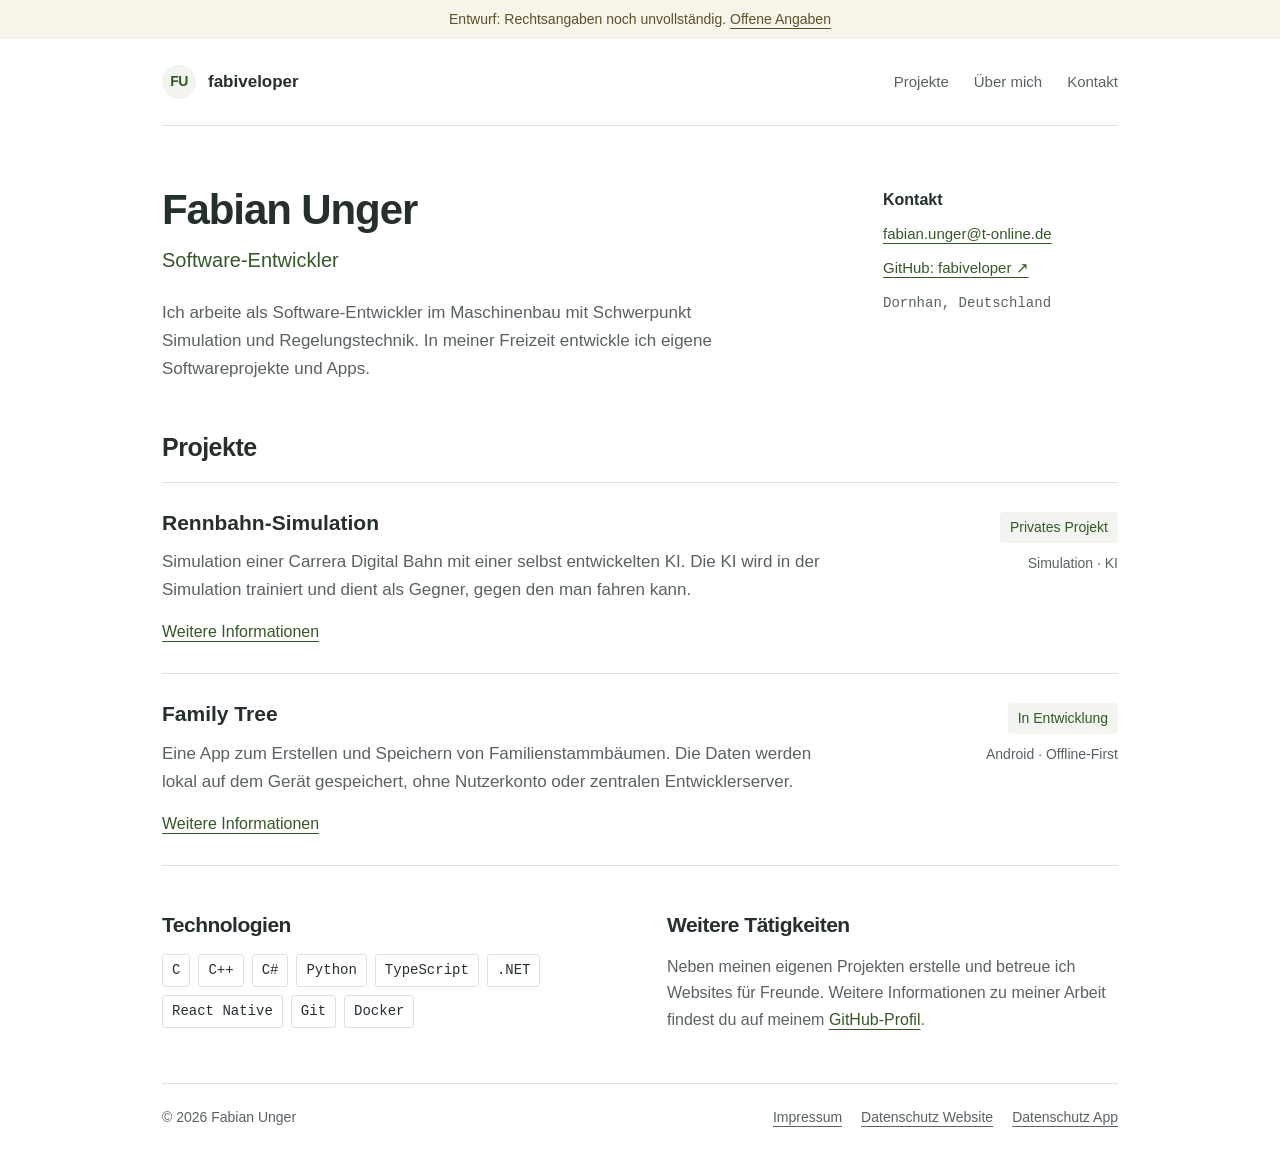
==== index.html @ 411dd6ce "feat: add static website" ====
<!doctype html>
<html lang="de">
<head>
  <meta charset="utf-8">
  <meta name="viewport" content="width=device-width, initial-scale=1">
  <meta name="referrer" content="no-referrer">
  <meta name="robots" content="noindex,nofollow">
  <meta http-equiv="Content-Security-Policy" content="default-src 'self'; script-src 'none'; style-src 'self'; img-src 'self'; connect-src 'none'; object-src 'none'; base-uri 'self'; form-action 'none'">
  <meta name="description" content="Fabian Unger, Software-Entwickler. Projekte: Rennbahn-Simulation mit KI und die Android-App Family Tree.">
  <title>Fabian Unger | fabiveloper</title>
  <link rel="icon" type="image/svg+xml" href="assets/favicon.svg">
  <link rel="stylesheet" href="assets/style.css">
</head>
<body>
<a class="skip" href="#main">Zum Inhalt</a>
<div class="notice-bar">Entwurf: Rechtsangaben noch unvollständig. <a href="impressum.html">Offene Angaben</a>
</div>
<div class="container">
<header>
<a class="identity" href="index.html">
<span class="monogram" aria-hidden="true">FU</span>fabiveloper</a>
<nav aria-label="Hauptnavigation">
<a href="index.html#projekte">Projekte</a>
<a href="index.html#ueber">Über mich</a>
<a href="index.html#kontakt">Kontakt</a>
</nav>
</header>
<main id="main">
<section class="intro" id="ueber">
<div>
<h1>Fabian Unger</h1>
<p class="role">Software-Entwickler</p>
<p class="bio">Ich arbeite als Software-Entwickler im Maschinenbau mit Schwerpunkt Simulation und Regelungstechnik. In meiner Freizeit entwickle ich eigene Softwareprojekte und Apps.</p>
</div>
<aside class="contact-info" id="kontakt">
<h2>Kontakt</h2>
<a href="mailto:fabian.unger@t-online.de">fabian.unger@t-online.de</a>
<a href="https://github.com/fabiveloper" target="_blank" rel="noopener noreferrer">GitHub: fabiveloper ↗</a>
<span>Dornhan, Deutschland</span>
</aside>
</section>
<section class="section" id="projekte">
<h2>Projekte</h2>
<article class="project">
<div>
<h3>Rennbahn-Simulation</h3>
<p>Simulation einer Carrera Digital Bahn mit einer selbst entwickelten KI. Die KI wird in der Simulation trainiert und dient als Gegner, gegen den man fahren kann.</p>
<a class="more" href="simulation.html">Weitere Informationen</a>
</div>
<div class="project-meta">
<span class="status">Privates Projekt</span>
<span class="meta-text">Simulation · KI</span>
</div>
</article>
<article class="project">
<div>
<h3>Family Tree</h3>
<p>Eine App zum Erstellen und Speichern von Familienstammbäumen. Die Daten werden lokal auf dem Gerät gespeichert, ohne Nutzerkonto oder zentralen Entwicklerserver.</p>
<a class="more" href="family-tree.html">Weitere Informationen</a>
</div>
<div class="project-meta">
<span class="status">In Entwicklung</span>
<span class="meta-text">Android · Offline-First</span>
</div>
</article>
</section>
<div class="lower">
<section>
<h2>Technologien</h2>
<ul class="skills">
<li>C</li>
<li>C++</li>
<li>C#</li>
<li>Python</li>
<li>TypeScript</li>
<li>.NET</li>
<li>React Native</li>
<li>Git</li>
<li>Docker</li>
</ul>
</section>
<section>
<h2>Weitere Tätigkeiten</h2>
<p>Neben meinen eigenen Projekten erstelle und betreue ich Websites für Freunde. Weitere Informationen zu meiner Arbeit findest du auf meinem <a href="https://github.com/fabiveloper" target="_blank" rel="noopener noreferrer">GitHub-Profil</a>.</p>
</section>
</div>
</main>
<footer>
<span>© 2026 Fabian Unger</span>
<div class="links">
<a href="impressum.html">Impressum</a>
<a href="datenschutz.html">Datenschutz Website</a>
<a href="datenschutz-family-tree.html">Datenschutz App</a>
</div>
</footer>
</div>
</body>
</html>
---- assets/style.css ----
:root{font-family:Arial,Helvetica,sans-serif;color:#25302a;background:#fff;font-synthesis:none;--green:#355828;--muted:#59635c;--line:#dde3dc}
*{box-sizing:border-box}body{margin:0;font-size:17px;line-height:1.65}h1,h2,h3,p{margin:0}h1,h2,h3{font-weight:600;line-height:1.25}h1{font-size:42px;letter-spacing:-1.1px}h2{font-size:25px;letter-spacing:-.5px}h3{font-size:21px}a{color:var(--green);text-underline-offset:4px}a:hover{text-decoration-thickness:2px}a:focus-visible{outline:2px solid var(--green);outline-offset:5px}.container{max-width:1040px;margin:0 auto;padding:0 42px}.skip{position:absolute;top:-90px;background:white;padding:12px;z-index:5}.skip:focus{top:8px}.notice-bar{background:#f7f5e9;color:#5a512d;font-size:14px;line-height:1.5;padding:9px 20px;text-align:center}.notice-bar a{color:inherit}header{display:flex;justify-content:space-between;align-items:center;gap:25px;padding:26px 0;border-bottom:1px solid var(--line)}.identity{display:flex;align-items:center;gap:12px;text-decoration:none;color:#25302a;font-size:17px;font-weight:600}.monogram{background:#f1f4ef;color:var(--green);width:34px;height:34px;border-radius:50%;display:grid;place-items:center;font-size:14px;letter-spacing:-.5px}nav{display:flex;gap:25px;font-size:15px}nav a{color:var(--muted);text-decoration:none}nav a:hover{text-decoration:underline}.intro{display:grid;grid-template-columns:1fr 235px;gap:65px;align-items:start;padding:58px 0 49px}.role{font-size:20px;margin:7px 0 22px;color:var(--green)}.bio{max-width:610px;color:var(--muted)}.contact-info{font-size:15px;padding-top:6px}.contact-info h2{font-size:16px;letter-spacing:0;margin-bottom:12px}.contact-info a{display:block;overflow-wrap:anywhere;margin:9px 0}.contact-info span{font-family:monospace;font-size:14px;color:var(--muted)}.section{margin-bottom:46px;scroll-margin-top:24px}.section>h2{padding-bottom:19px;border-bottom:1px solid var(--line)}.project{display:grid;grid-template-columns:1fr 185px;gap:42px;padding:27px 0;border-bottom:1px solid var(--line)}.project p{color:var(--muted);margin:12px 0;max-width:670px}.project .more{display:inline-block;font-size:16px;margin-top:3px}.project-meta{font-size:14px;text-align:right;color:var(--muted);padding-top:2px}.status{display:inline-block;background:#f1f4ef;color:var(--green);padding:4px 10px;border-radius:4px;margin-bottom:8px;font-size:14px}.meta-text{display:block;font-family:monospace;font-size:14px;line-height:1.8}.lower{display:grid;grid-template-columns:1fr 1fr;gap:54px;margin:3px 0 50px}.lower h2{font-size:21px;margin-bottom:16px}.lower p{color:var(--muted);font-size:16px}.skills{display:flex;flex-wrap:wrap;gap:8px;list-style:none;padding:0;margin:0}.skills li{font-family:monospace;font-size:14px;padding:4px 9px;border:1px solid var(--line);border-radius:3px}footer{border-top:1px solid var(--line);padding:22px 0 30px;display:flex;flex-wrap:wrap;gap:20px;justify-content:space-between;font-size:14px;color:var(--muted)}footer .links{display:flex;gap:19px;flex-wrap:wrap}footer a{color:inherit}.page{padding:36px 0 55px;max-width:780px}.back{font-size:15px;display:inline-block;margin-bottom:28px}.page h1{margin-bottom:16px;font-size:37px}.page .lead{font-size:19px;color:var(--muted);margin-bottom:30px}.page h2{font-size:23px;margin:30px 0 12px}.page h3{font-size:18px;margin:22px 0 8px}.page p{margin-bottom:16px}.page ul{padding-left:22px;margin-top:10px}.page li{padding:3px 0}.meta{font-family:monospace;font-size:14px;color:var(--muted)}.draft-note{padding:16px 19px;background:#f7f5e9;border-left:3px solid #a99b63;font-size:16px;color:#514929;margin:23px 0}.draft-note strong{display:block;margin-bottom:5px}.missing{background:#f7f5e9;padding:12px 16px;color:#514929}.legal-links{display:flex;gap:22px;flex-wrap:wrap;margin:20px 0;font-size:15px}.page section p{color:#465047}.page .support{border-top:1px solid var(--line);padding-top:20px;margin-top:30px} @media(max-width:700px){.container{padding:0 24px}header{flex-wrap:wrap;gap:19px;padding:22px 0}nav{gap:23px;flex-wrap:wrap}.intro{grid-template-columns:1fr;gap:24px;padding:35px 0}.contact-info{padding-top:0}.contact-info a{display:inline-block;margin:4px 18px 4px 0}.contact-info span{display:none}h1{font-size:36px}.role{font-size:19px;margin-bottom:18px}.project{grid-template-columns:1fr;gap:12px;padding:23px 0}.project-meta{text-align:left;display:flex;gap:14px;align-items:center;flex-wrap:wrap}.status{margin-bottom:0}.meta-text{display:inline}.lower{grid-template-columns:1fr;gap:30px;margin-bottom:35px}.section{margin-bottom:32px}.page h1{font-size:32px}.notice-bar{font-size:14px}footer{gap:13px}footer .links{gap:12px 19px}.page{padding-top:25px}.bio{font-size:17px}}@media(prefers-reduced-motion:reduce){*{scroll-behavior:auto}}

.project-meta .meta-text{font-family:Arial,Helvetica,sans-serif}.page ul{list-style:disc}
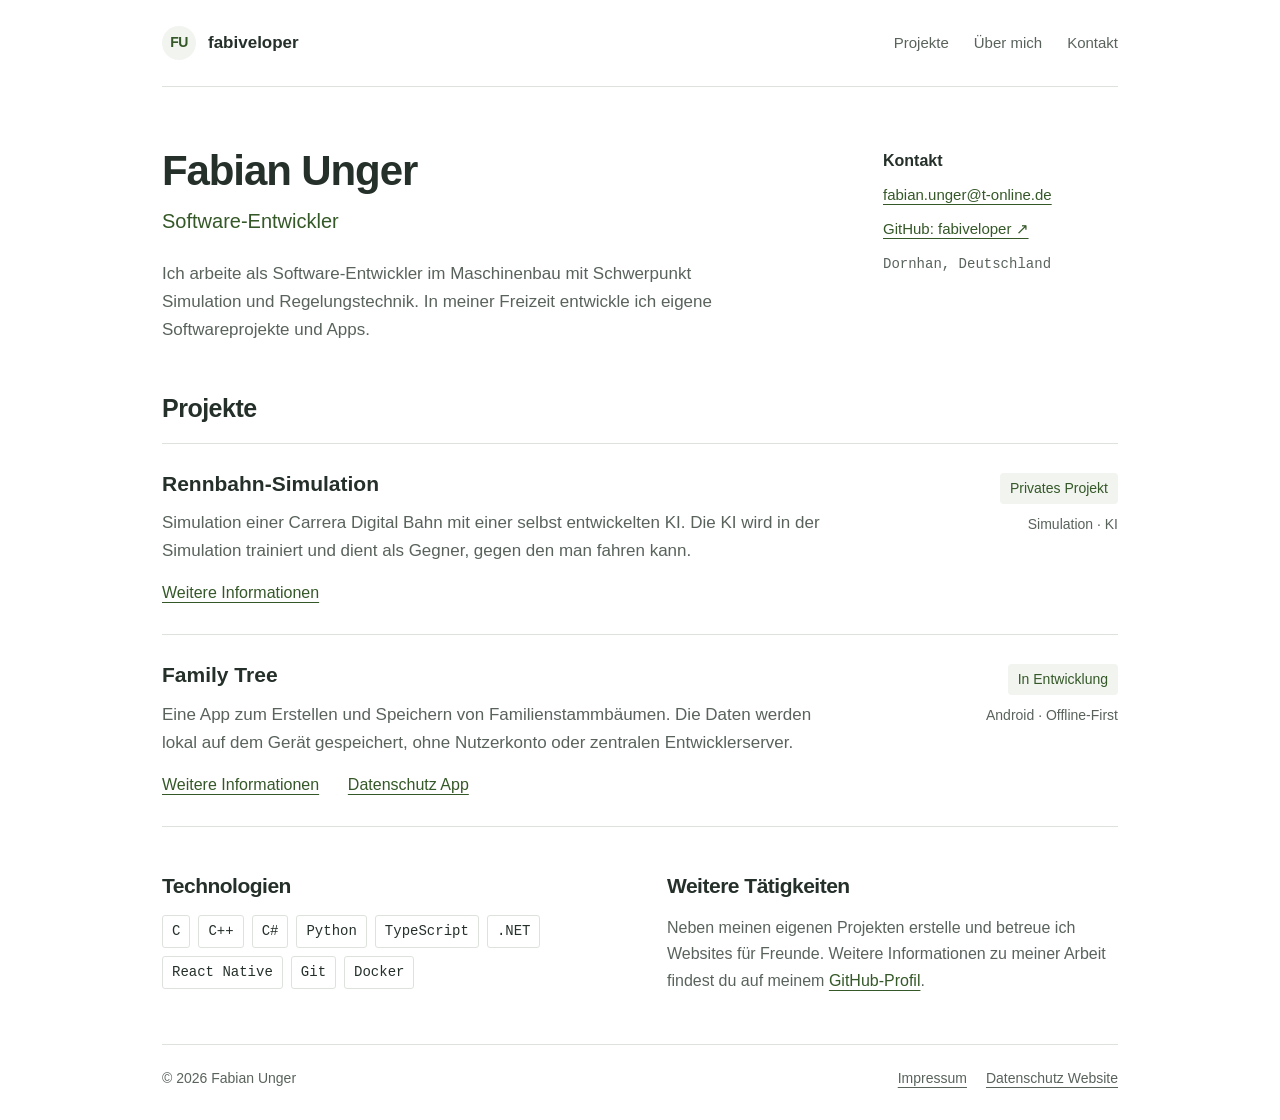
==== commit acf8184d: "refactor: update legal notices and placeholders across multiple files" ====
--- a/index.html
+++ b/index.html
@@ -13,8 +13,6 @@
 </head>
 <body>
 <a class="skip" href="#main">Zum Inhalt</a>
-<div class="notice-bar">Entwurf: Rechtsangaben noch unvollständig. <a href="impressum.html">Offene Angaben</a>
-</div>
 <div class="container">
 <header>
 <a class="identity" href="index.html">
@@ -57,6 +55,7 @@
 <h3>Family Tree</h3>
 <p>Eine App zum Erstellen und Speichern von Familienstammbäumen. Die Daten werden lokal auf dem Gerät gespeichert, ohne Nutzerkonto oder zentralen Entwicklerserver.</p>
 <a class="more" href="family-tree.html">Weitere Informationen</a>
+<a class="more" href="datenschutz-family-tree.html">Datenschutz App</a>
 </div>
 <div class="project-meta">
 <span class="status">In Entwicklung</span>
@@ -90,7 +89,6 @@
 <div class="links">
 <a href="impressum.html">Impressum</a>
 <a href="datenschutz.html">Datenschutz Website</a>
-<a href="datenschutz-family-tree.html">Datenschutz App</a>
 </div>
 </footer>
 </div>
--- a/assets/style.css
+++ b/assets/style.css
@@ -3,3 +3,4 @@
 *{box-sizing:border-box}body{margin:0;font-size:17px;line-height:1.65}h1,h2,h3,p{margin:0}h1,h2,h3{font-weight:600;line-height:1.25}h1{font-size:42px;letter-spacing:-1.1px}h2{font-size:25px;letter-spacing:-.5px}h3{font-size:21px}a{color:var(--green);text-underline-offset:4px}a:hover{text-decoration-thickness:2px}a:focus-visible{outline:2px solid var(--green);outline-offset:5px}.container{max-width:1040px;margin:0 auto;padding:0 42px}.skip{position:absolute;top:-90px;background:white;padding:12px;z-index:5}.skip:focus{top:8px}.notice-bar{background:#f7f5e9;color:#5a512d;font-size:14px;line-height:1.5;padding:9px 20px;text-align:center}.notice-bar a{color:inherit}header{display:flex;justify-content:space-between;align-items:center;gap:25px;padding:26px 0;border-bottom:1px solid var(--line)}.identity{display:flex;align-items:center;gap:12px;text-decoration:none;color:#25302a;font-size:17px;font-weight:600}.monogram{background:#f1f4ef;color:var(--green);width:34px;height:34px;border-radius:50%;display:grid;place-items:center;font-size:14px;letter-spacing:-.5px}nav{display:flex;gap:25px;font-size:15px}nav a{color:var(--muted);text-decoration:none}nav a:hover{text-decoration:underline}.intro{display:grid;grid-template-columns:1fr 235px;gap:65px;align-items:start;padding:58px 0 49px}.role{font-size:20px;margin:7px 0 22px;color:var(--green)}.bio{max-width:610px;color:var(--muted)}.contact-info{font-size:15px;padding-top:6px}.contact-info h2{font-size:16px;letter-spacing:0;margin-bottom:12px}.contact-info a{display:block;overflow-wrap:anywhere;margin:9px 0}.contact-info span{font-family:monospace;font-size:14px;color:var(--muted)}.section{margin-bottom:46px;scroll-margin-top:24px}.section>h2{padding-bottom:19px;border-bottom:1px solid var(--line)}.project{display:grid;grid-template-columns:1fr 185px;gap:42px;padding:27px 0;border-bottom:1px solid var(--line)}.project p{color:var(--muted);margin:12px 0;max-width:670px}.project .more{display:inline-block;font-size:16px;margin-top:3px}.project-meta{font-size:14px;text-align:right;color:var(--muted);padding-top:2px}.status{display:inline-block;background:#f1f4ef;color:var(--green);padding:4px 10px;border-radius:4px;margin-bottom:8px;font-size:14px}.meta-text{display:block;font-family:monospace;font-size:14px;line-height:1.8}.lower{display:grid;grid-template-columns:1fr 1fr;gap:54px;margin:3px 0 50px}.lower h2{font-size:21px;margin-bottom:16px}.lower p{color:var(--muted);font-size:16px}.skills{display:flex;flex-wrap:wrap;gap:8px;list-style:none;padding:0;margin:0}.skills li{font-family:monospace;font-size:14px;padding:4px 9px;border:1px solid var(--line);border-radius:3px}footer{border-top:1px solid var(--line);padding:22px 0 30px;display:flex;flex-wrap:wrap;gap:20px;justify-content:space-between;font-size:14px;color:var(--muted)}footer .links{display:flex;gap:19px;flex-wrap:wrap}footer a{color:inherit}.page{padding:36px 0 55px;max-width:780px}.back{font-size:15px;display:inline-block;margin-bottom:28px}.page h1{margin-bottom:16px;font-size:37px}.page .lead{font-size:19px;color:var(--muted);margin-bottom:30px}.page h2{font-size:23px;margin:30px 0 12px}.page h3{font-size:18px;margin:22px 0 8px}.page p{margin-bottom:16px}.page ul{padding-left:22px;margin-top:10px}.page li{padding:3px 0}.meta{font-family:monospace;font-size:14px;color:var(--muted)}.draft-note{padding:16px 19px;background:#f7f5e9;border-left:3px solid #a99b63;font-size:16px;color:#514929;margin:23px 0}.draft-note strong{display:block;margin-bottom:5px}.missing{background:#f7f5e9;padding:12px 16px;color:#514929}.legal-links{display:flex;gap:22px;flex-wrap:wrap;margin:20px 0;font-size:15px}.page section p{color:#465047}.page .support{border-top:1px solid var(--line);padding-top:20px;margin-top:30px} @media(max-width:700px){.container{padding:0 24px}header{flex-wrap:wrap;gap:19px;padding:22px 0}nav{gap:23px;flex-wrap:wrap}.intro{grid-template-columns:1fr;gap:24px;padding:35px 0}.contact-info{padding-top:0}.contact-info a{display:inline-block;margin:4px 18px 4px 0}.contact-info span{display:none}h1{font-size:36px}.role{font-size:19px;margin-bottom:18px}.project{grid-template-columns:1fr;gap:12px;padding:23px 0}.project-meta{text-align:left;display:flex;gap:14px;align-items:center;flex-wrap:wrap}.status{margin-bottom:0}.meta-text{display:inline}.lower{grid-template-columns:1fr;gap:30px;margin-bottom:35px}.section{margin-bottom:32px}.page h1{font-size:32px}.notice-bar{font-size:14px}footer{gap:13px}footer .links{gap:12px 19px}.page{padding-top:25px}.bio{font-size:17px}}@media(prefers-reduced-motion:reduce){*{scroll-behavior:auto}}
 
 .project-meta .meta-text{font-family:Arial,Helvetica,sans-serif}.page ul{list-style:disc}
+.project .more+.more{margin-left:24px}
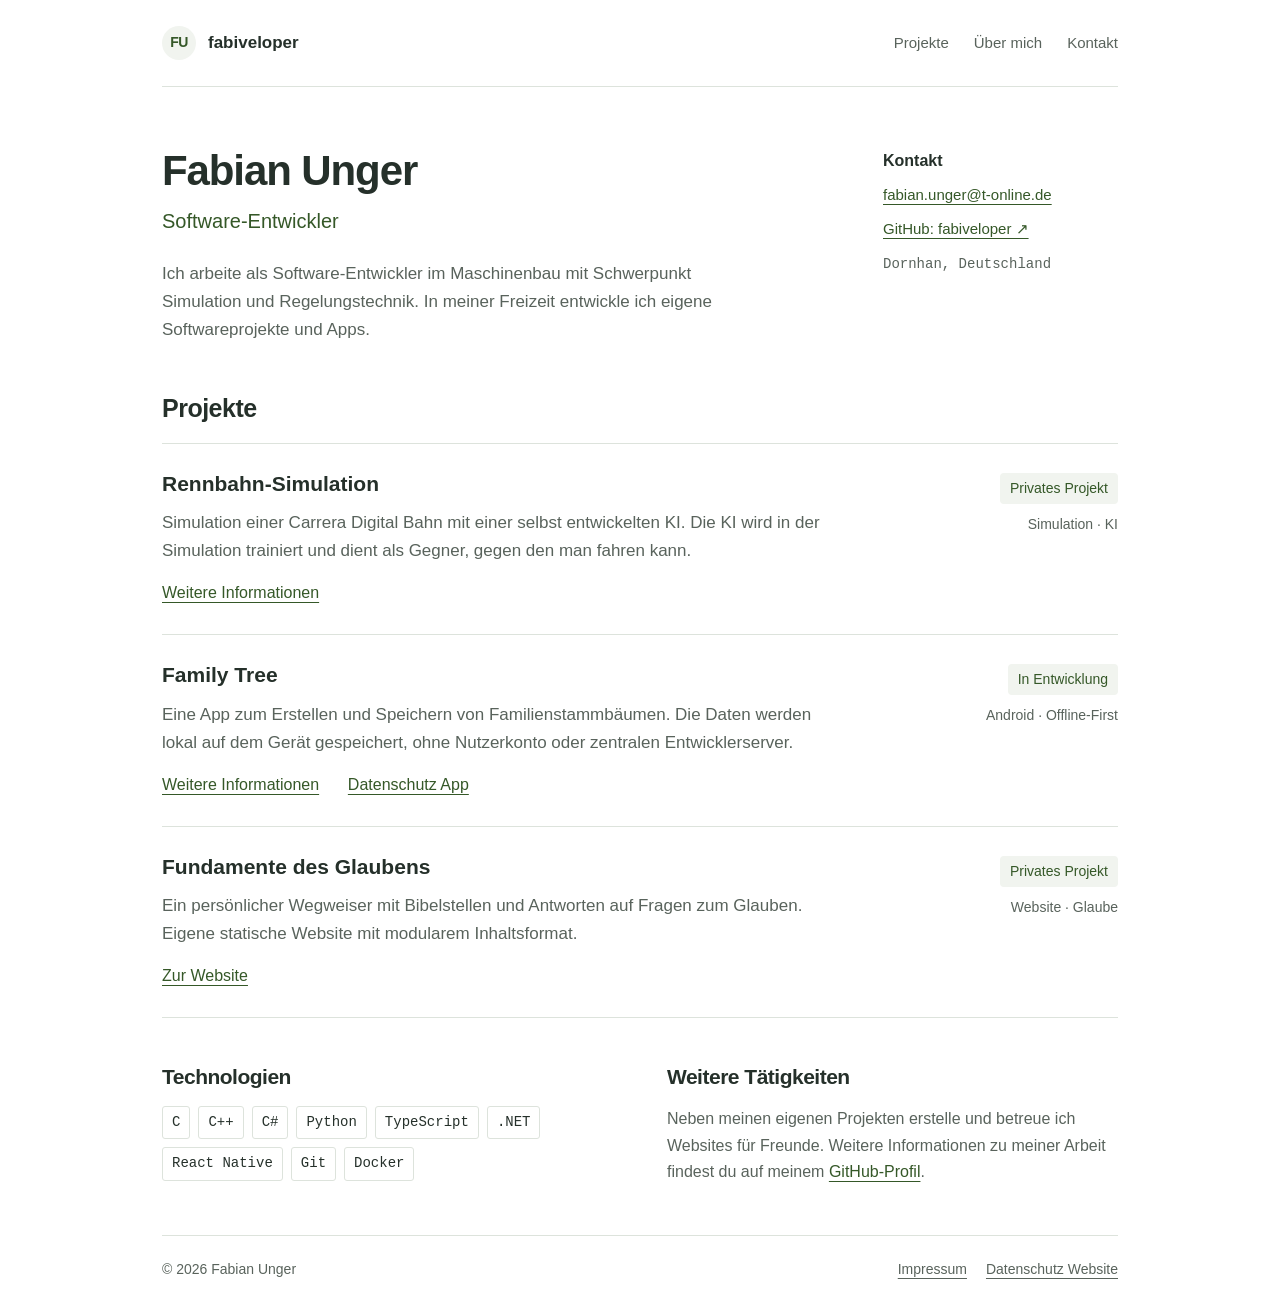
==== commit cde25fa4: "feat: add new project "Fundamente des Glaubens" with details and link" ====
--- a/index.html
+++ b/index.html
@@ -62,6 +62,17 @@
 <span class="meta-text">Android · Offline-First</span>
 </div>
 </article>
+<article class="project">
+<div>
+<h3>Fundamente des Glaubens</h3>
+<p>Ein persönlicher Wegweiser mit Bibelstellen und Antworten auf Fragen zum Glauben. Eigene statische Website mit modularem Inhaltsformat.</p>
+<a class="more" href="https://fabiveloper.github.io/fundamente-des-glaubens/">Zur Website</a>
+</div>
+<div class="project-meta">
+<span class="status">Privates Projekt</span>
+<span class="meta-text">Website · Glaube</span>
+</div>
+</article>
 </section>
 <div class="lower">
 <section>
